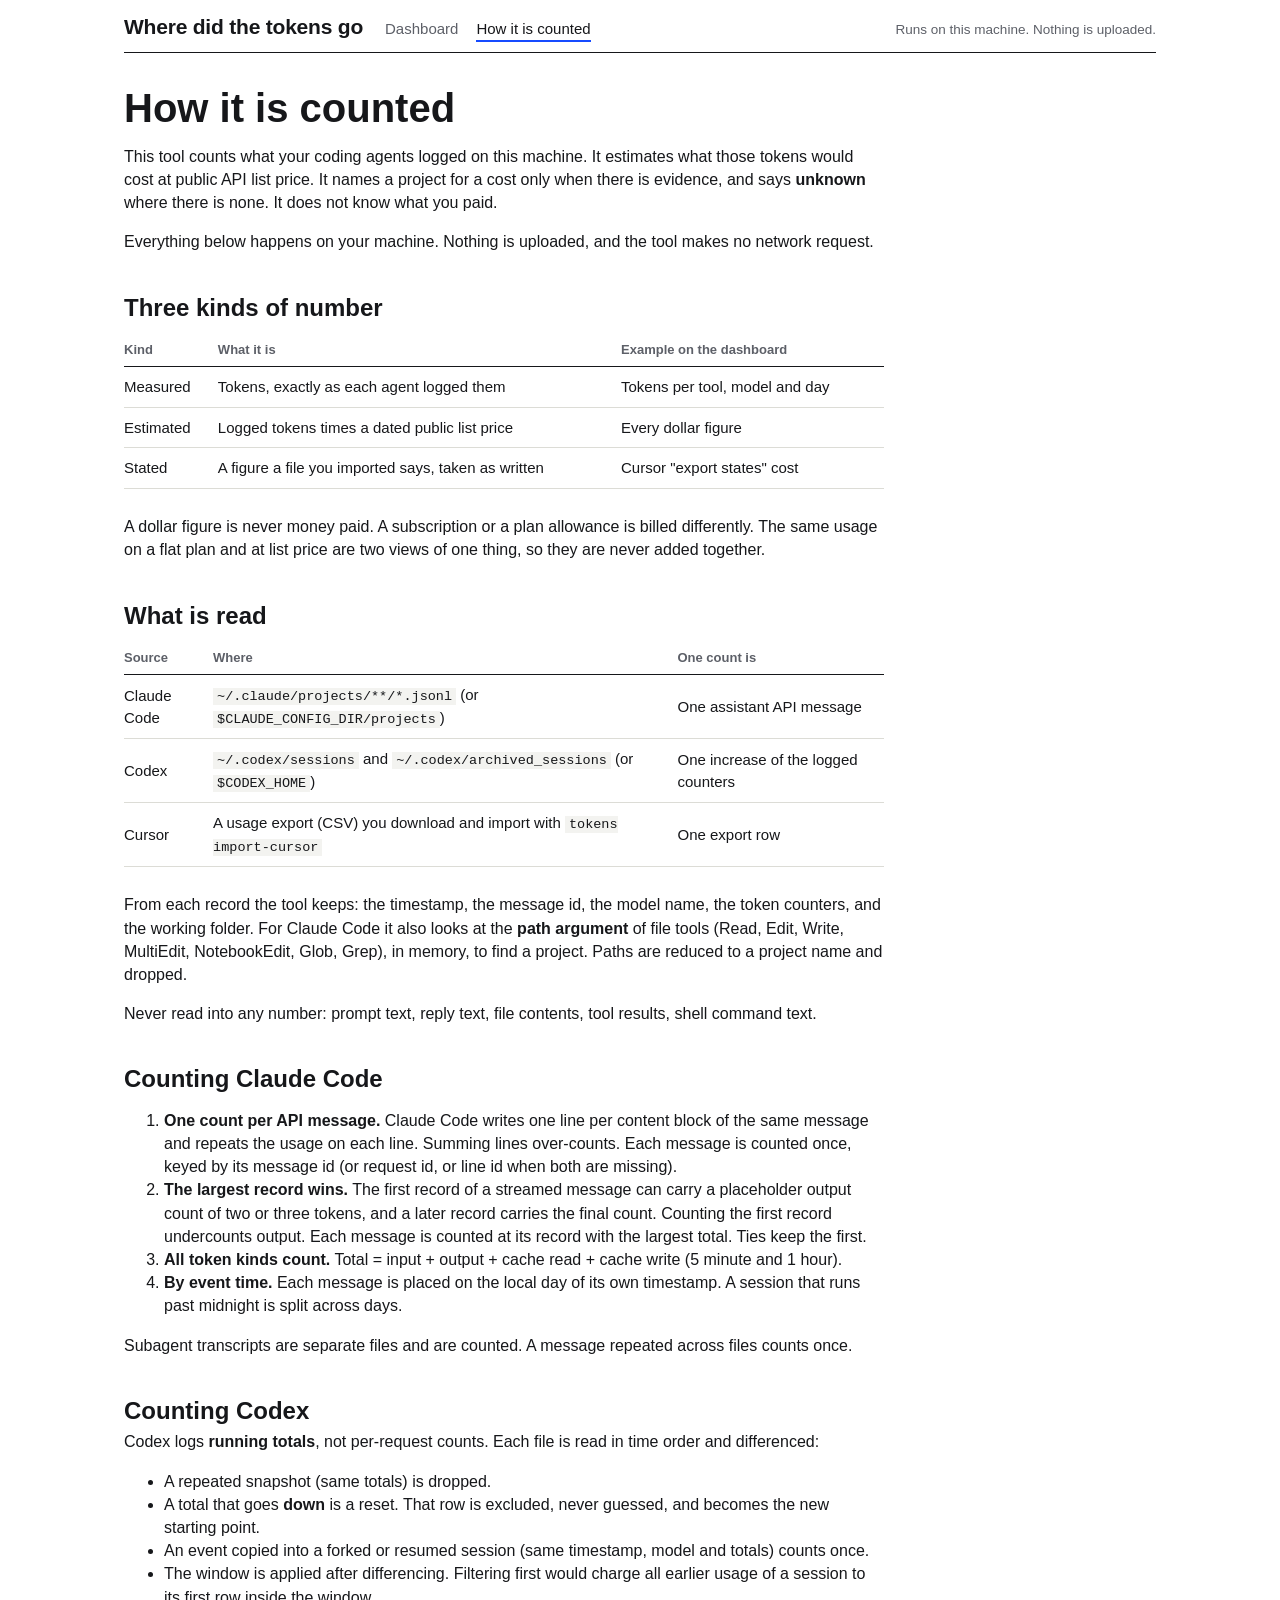
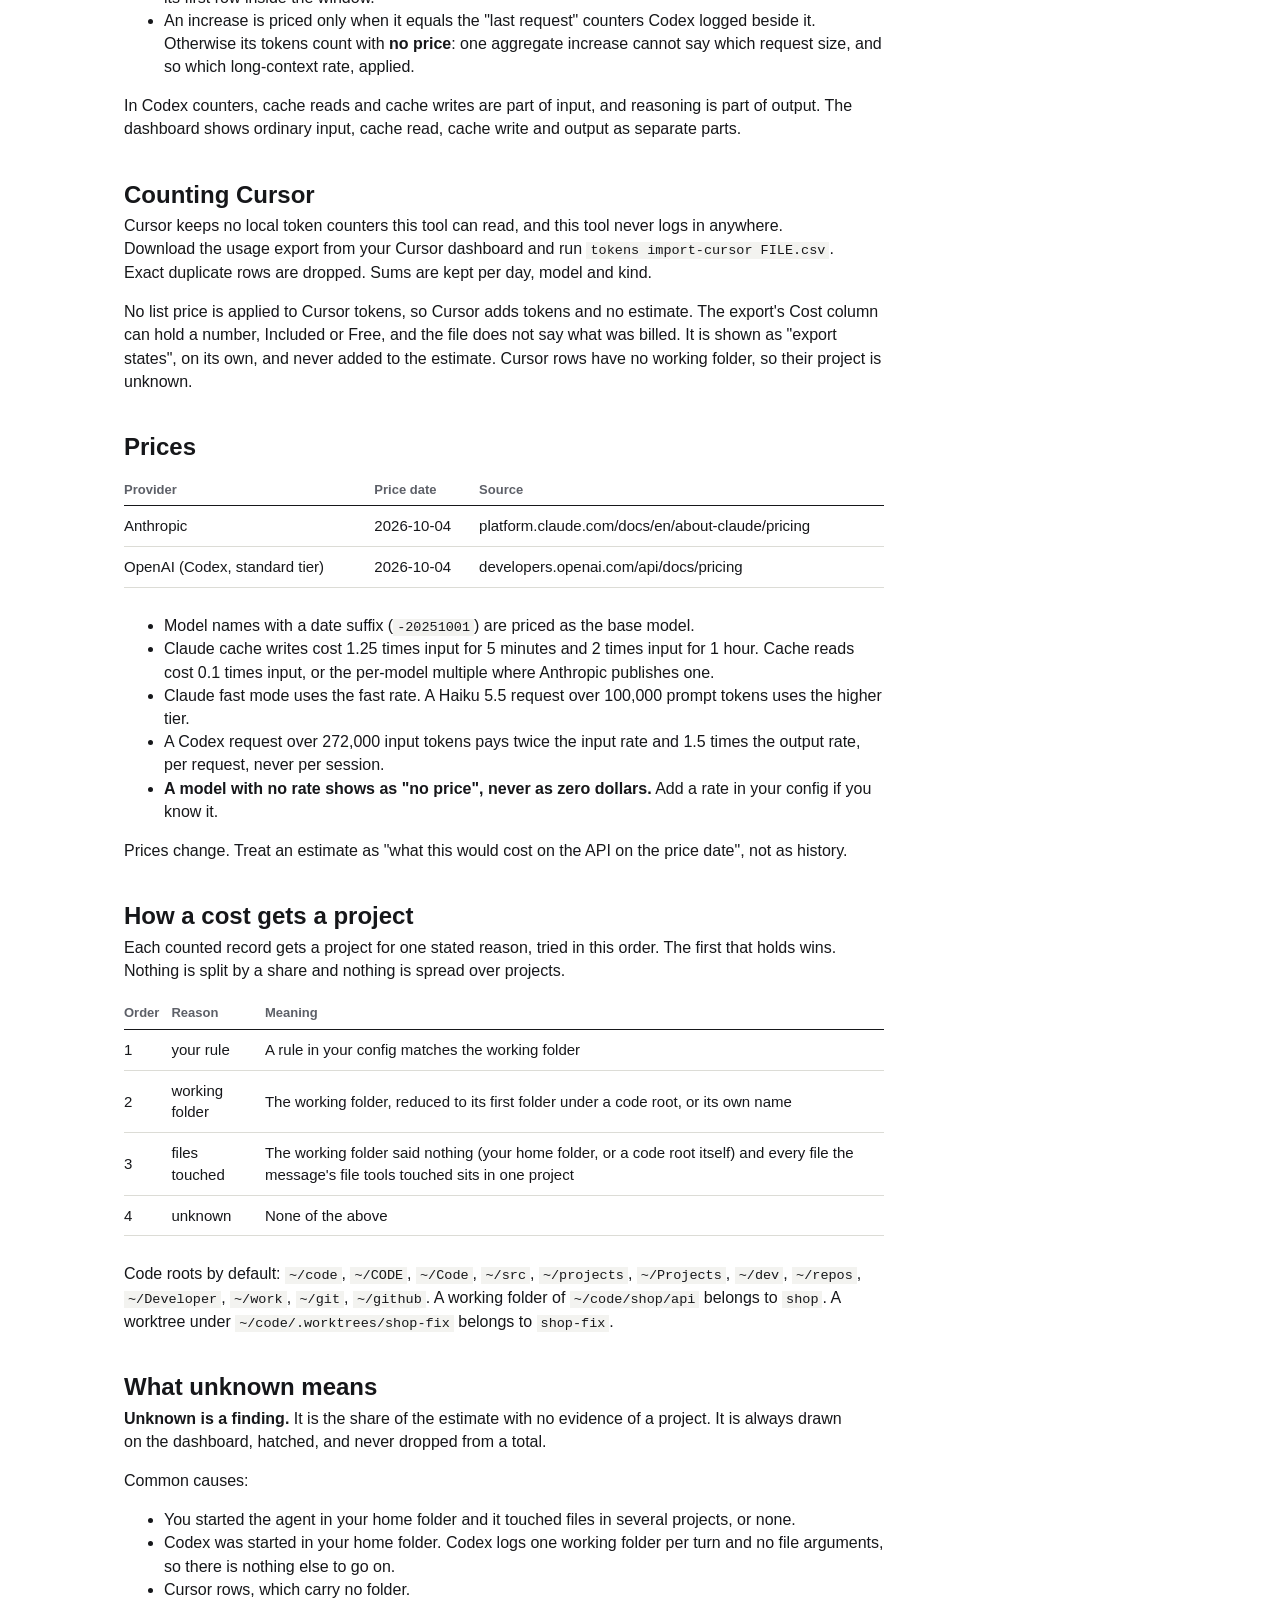
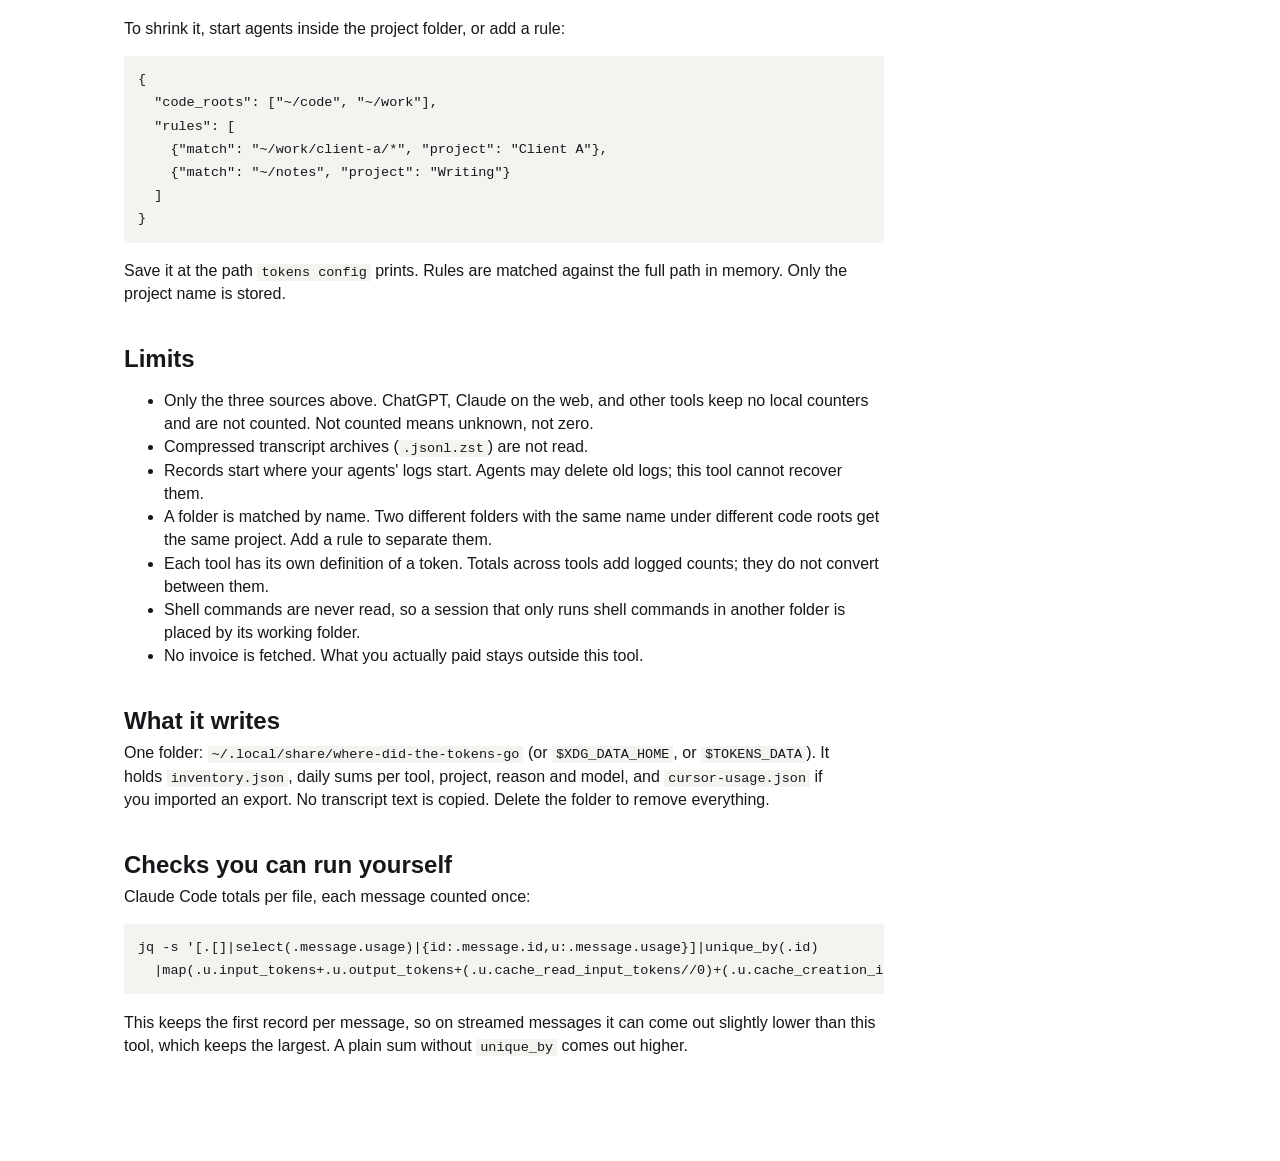
==== wheretokens/web/methodology.html @ 2ddca437 "Public edition: local token inventory with commands, dashboard and methodology Stdlib only. Reads Cl" ====
<!doctype html>
<html lang="en">
<head>
<meta charset="utf-8">
<meta name="viewport" content="width=device-width,initial-scale=1">
<title>How it is counted · Where did the tokens go</title>
<link rel="icon" href="data:,">
<link rel="stylesheet" href="style.css">
</head>
<body>
<main>
  <header class="top">
    <h1>Where did the tokens go</h1>
    <nav><a href="./">Dashboard</a><a href="methodology.html" aria-current="page">How it is counted</a></nav>
    <span class="private">Runs on this machine. Nothing is uploaded.</span>
  </header>
  <article class="doc" id="doc">Loading the method…</article>
</main>
<script src="md.js"></script>
</body>
</html>
---- wheretokens/web/style.css ----
:root{
  --ink:#16171a; --soft:#5d6068; --line:#dcdcd6; --ground:#fff; --blue:#164bff;
  --b1:#164bff; --b2:#4f74ff; --b3:#8aa2ff; --b4:#bccaff;
  --cond:'Avenir Next Condensed','Avenir Next','Helvetica Neue',Helvetica,sans-serif;
  --text:'Avenir Next','Helvetica Neue',Helvetica,sans-serif;
  --num:'SF Mono',ui-monospace,Menlo,Consolas,monospace;
}
*{box-sizing:border-box}
html{-webkit-text-size-adjust:100%}
body{margin:0;background:var(--ground);color:var(--ink);font:16px/1.45 var(--text)}
main{max-width:1080px;margin:0 auto;padding:16px 24px 96px}
a{color:var(--blue)}
.top{display:flex;flex-wrap:wrap;gap:6px 22px;align-items:baseline;border-bottom:1px solid var(--ink);padding-bottom:10px}
.top h1{font:600 21px/1 var(--cond);margin:0;letter-spacing:-.01em}
.top nav{display:flex;gap:18px;font-size:15px}
.top nav a{text-decoration:none;color:var(--soft)}
.top nav a[aria-current]{color:var(--ink);border-bottom:2px solid var(--blue)}
.top .private{margin-left:auto;font-size:13.5px;color:var(--soft)}

.head{display:flex;flex-wrap:wrap;justify-content:space-between;align-items:flex-end;gap:18px;margin:34px 0 8px}
.big{font:600 76px/.9 var(--cond);letter-spacing:-.02em;font-variant-numeric:tabular-nums;margin:0}
.big small{display:block;font:400 15px/1.4 var(--text);letter-spacing:0;color:var(--soft);margin-top:10px}
.sub{font-size:15px;color:var(--soft);margin:4px 0 0}
.sub b{color:var(--ink);font-weight:600}
.controls{display:flex;gap:10px;align-items:center}
.seg{display:inline-flex;border:1px solid var(--ink)}
.seg button{font:500 14px var(--text);background:none;border:0;padding:7px 13px;cursor:pointer;color:var(--ink)}
.seg button+button{border-left:1px solid var(--ink)}
.seg button[aria-pressed=true]{background:var(--ink);color:#fff}
.act{font:500 14px var(--text);background:var(--blue);color:#fff;border:0;padding:8px 14px;cursor:pointer}
.act[disabled]{opacity:.55;cursor:default}

/* The one device: the whole window's estimate as one slab. Unknown is drawn, hatched, never dropped. */
.slab{display:flex;height:46px;margin:26px 0 6px;border:1px solid var(--ink)}
.slab span{display:flex;align-items:flex-end;height:100%;min-width:2px;overflow:hidden;padding:0 8px 6px;font-size:13px;color:#fff;white-space:nowrap;transition:flex-grow .25s ease-out}
.slab span.lt{color:var(--ink)}
.slab .unk b{background:#fff;color:var(--ink);font-weight:500;padding:0 4px}
.slab b{font-weight:500}
.slab span+span{border-left:1px solid #fff}
.slab .unk{background:repeating-linear-gradient(-45deg,#fff 0 5px,var(--ink) 5px 6px)}
.slab-key{display:flex;justify-content:space-between;font-size:13.5px;color:var(--soft)}

h2{font:600 24px/1.15 var(--cond);margin:46px 0 4px}
h2+p{margin:0 0 10px;color:var(--soft);font-size:15px;max-width:720px}
table{width:100%;border-collapse:collapse;font-size:15px}
th{text-align:left;font-weight:600;font-size:13px;color:var(--soft);border-bottom:1px solid var(--ink);padding:6px 12px 6px 0}
td{border-bottom:1px solid var(--line);padding:9px 12px 9px 0;vertical-align:middle}
th.n{text-align:right}
td.n{text-align:right;font-family:var(--num);font-size:13.5px;font-variant-numeric:tabular-nums;white-space:nowrap}
td.bar{width:34%}
.meter{height:10px;background:var(--b1)}
tr.unk .meter{background:repeating-linear-gradient(-45deg,#fff 0 3px,var(--ink) 3px 4px);border:1px solid var(--ink)}
tr.unk td:first-child{font-style:italic}
.why{display:block;font-size:12.5px;color:var(--soft)}
.tag{font-size:12px;color:var(--soft);border:1px solid var(--line);padding:1px 6px;margin-left:6px;white-space:nowrap}
.scroll{overflow-x:auto}

.days{display:flex;align-items:flex-end;gap:2px;height:120px;border-bottom:1px solid var(--ink);margin-top:12px}
.days i{flex:1;background:var(--b1);min-height:1px}
.days i.zero{background:var(--line)}
.days-key{display:flex;justify-content:space-between;font-size:12.5px;color:var(--soft);font-family:var(--num);margin-top:4px}

.empty{border:1px solid var(--ink);padding:22px 24px;margin-top:30px;max-width:720px}
.empty h2{margin-top:0}
.empty code,.foot code{font-family:var(--num);font-size:13px}
.foot{margin-top:56px;padding-top:12px;border-top:1px solid var(--line);font-size:13.5px;color:var(--soft)}
.foot p{margin:3px 0}

/* Methodology */
.doc{max-width:760px}
.doc h1{font:600 40px/1.05 var(--cond);margin:34px 0 10px}
.doc h2{margin-top:40px}
.doc p,.doc li{font-size:16px}
.doc code{font-family:var(--num);font-size:13.5px;background:#f3f3f0;padding:1px 4px}
.doc pre{background:#f3f3f0;padding:12px 14px;overflow:auto}
.doc pre code{background:none;padding:0}
.doc table{margin:10px 0}

@media (max-width:700px){
  main{padding:12px 16px 72px}
  .big{font-size:56px}
  .top .private{margin-left:0;width:100%}
  td.bar{width:28%}
  .hide-s{display:none}
}
@media (prefers-reduced-motion:reduce){.slab span{transition:none}}
.doc h2+p{color:var(--ink);font-size:16px;margin:6px 0}
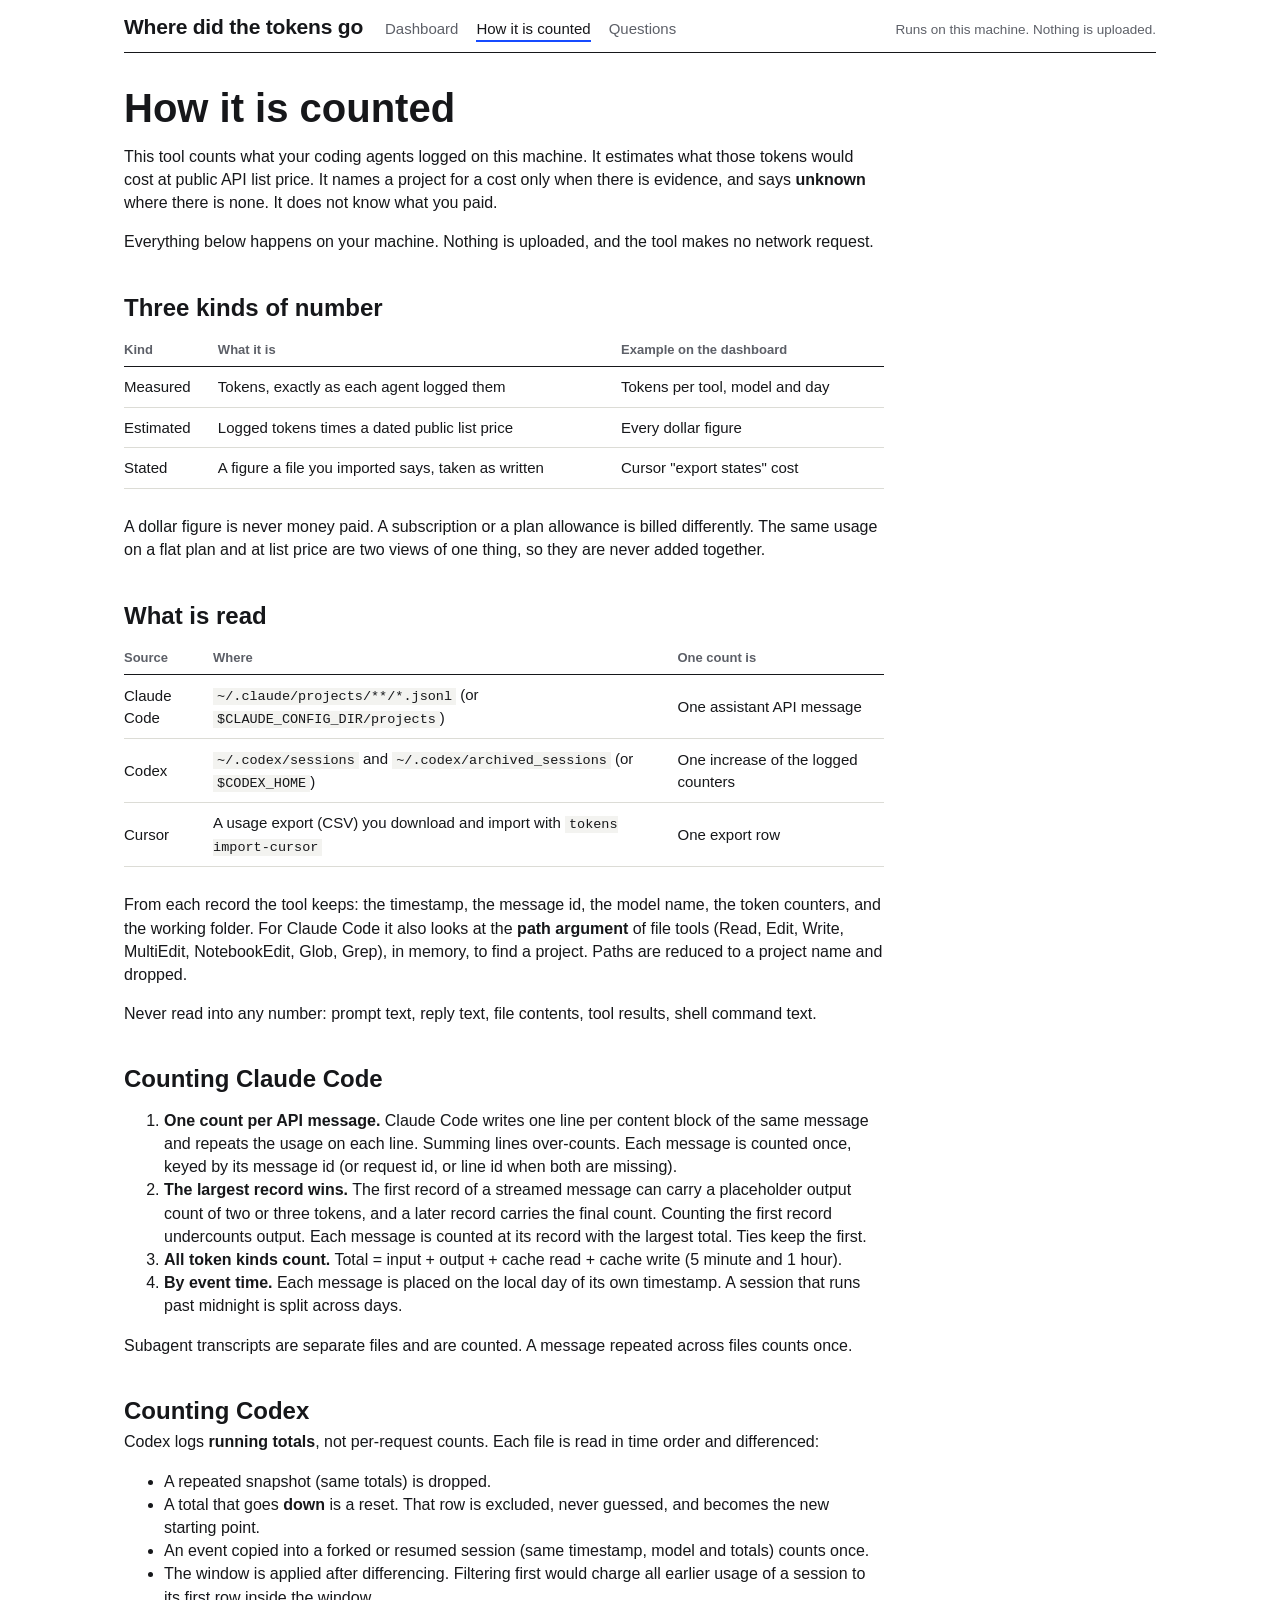
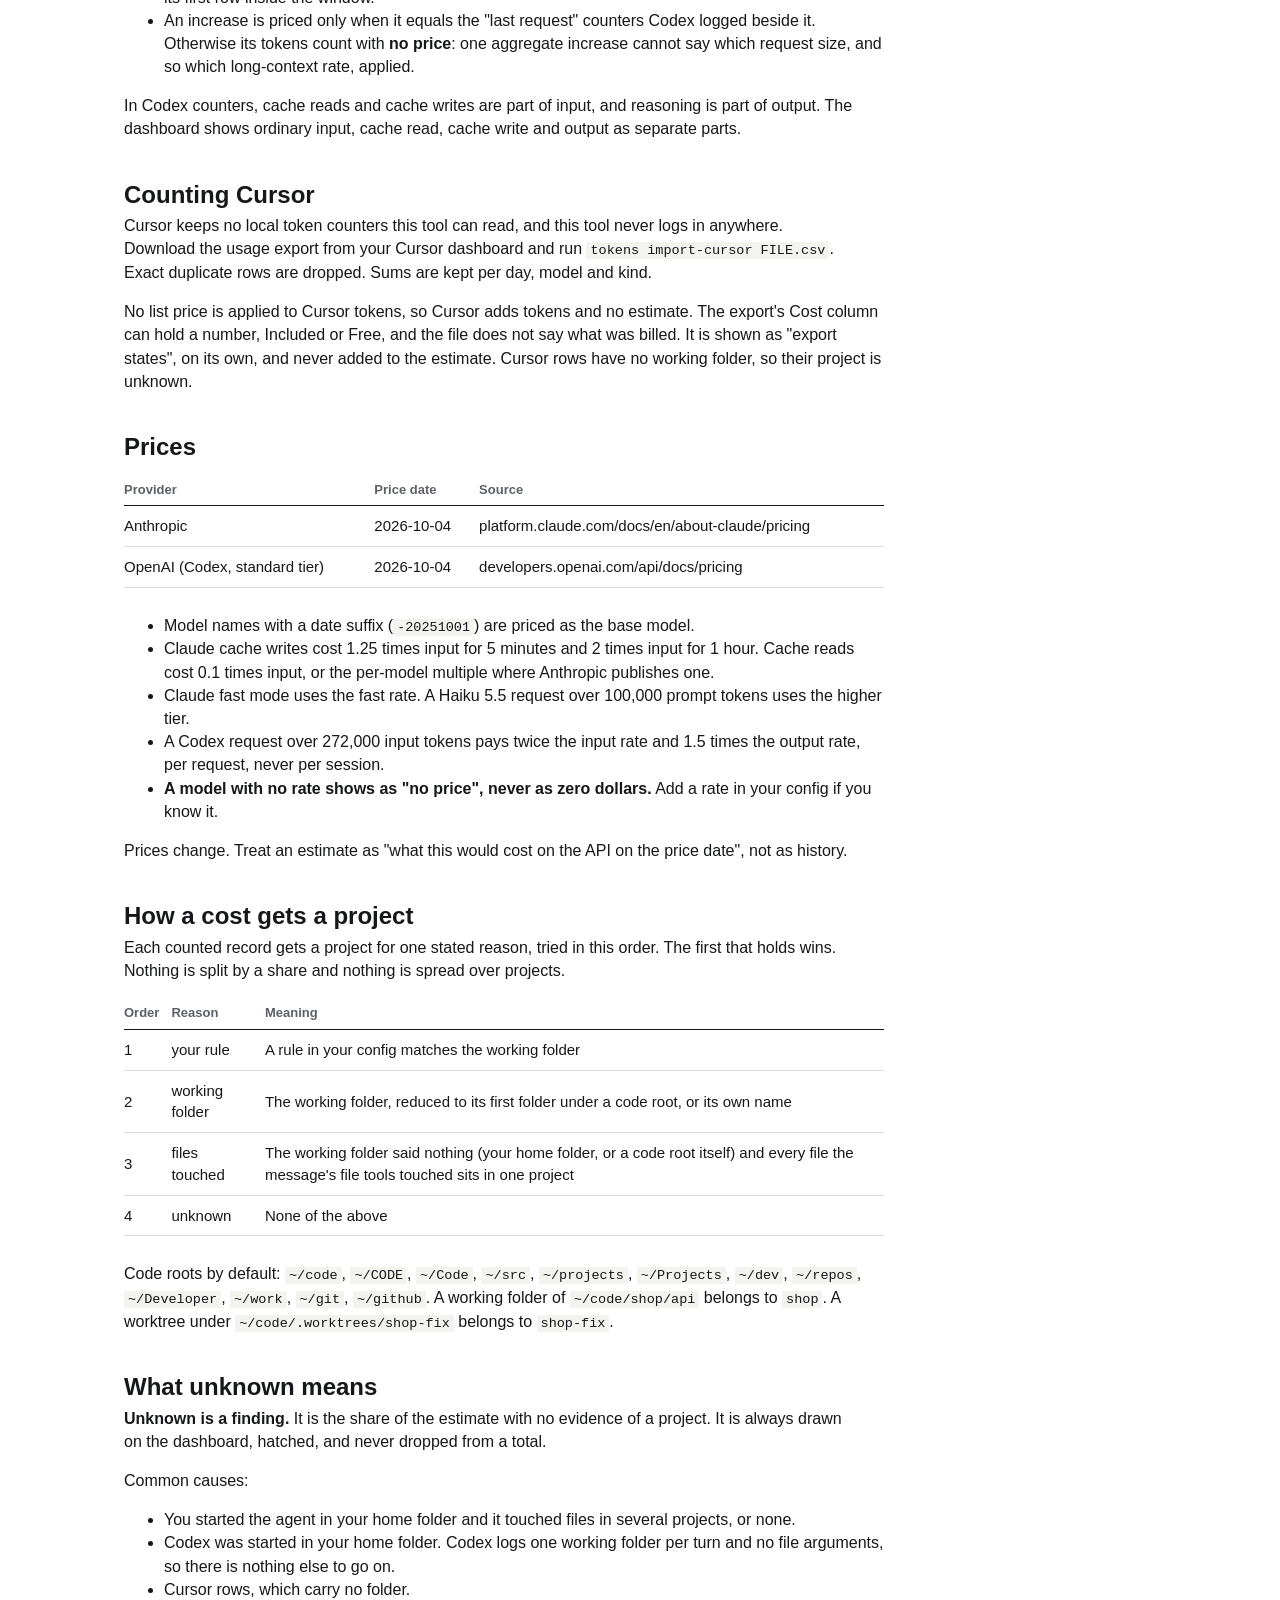
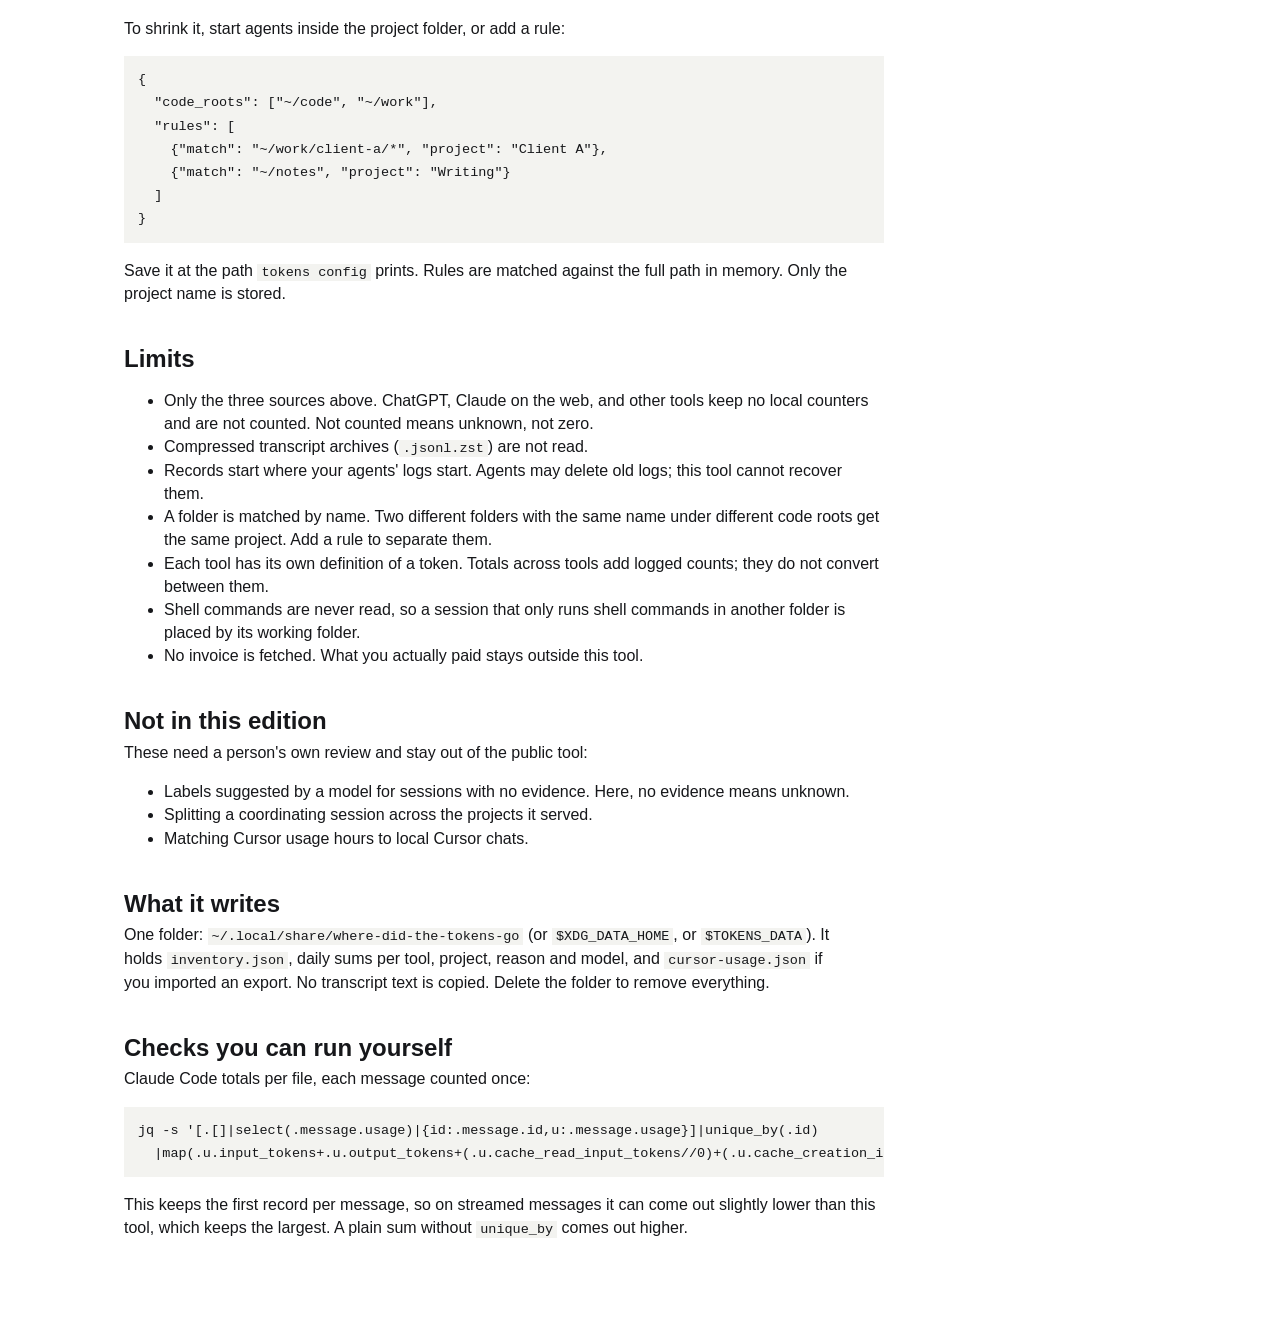
==== commit ebfa4401: "Answer the first questions: DIY path, own projects, privacy, trade-offs, limits Adds GUIDE.md and a " ====
--- a/wheretokens/web/methodology.html
+++ b/wheretokens/web/methodology.html
@@ -11,10 +11,10 @@
 <main>
   <header class="top">
     <h1>Where did the tokens go</h1>
-    <nav><a href="./">Dashboard</a><a href="methodology.html" aria-current="page">How it is counted</a></nav>
+    <nav><a href="./">Dashboard</a><a href="methodology.html" aria-current="page">How it is counted</a><a href="guide.html">Questions</a></nav>
     <span class="private">Runs on this machine. Nothing is uploaded.</span>
   </header>
-  <article class="doc" id="doc">Loading the method…</article>
+  <article class="doc" id="doc" data-src="METHODOLOGY.md">Loading the method…</article>
 </main>
 <script src="md.js"></script>
 </body>
